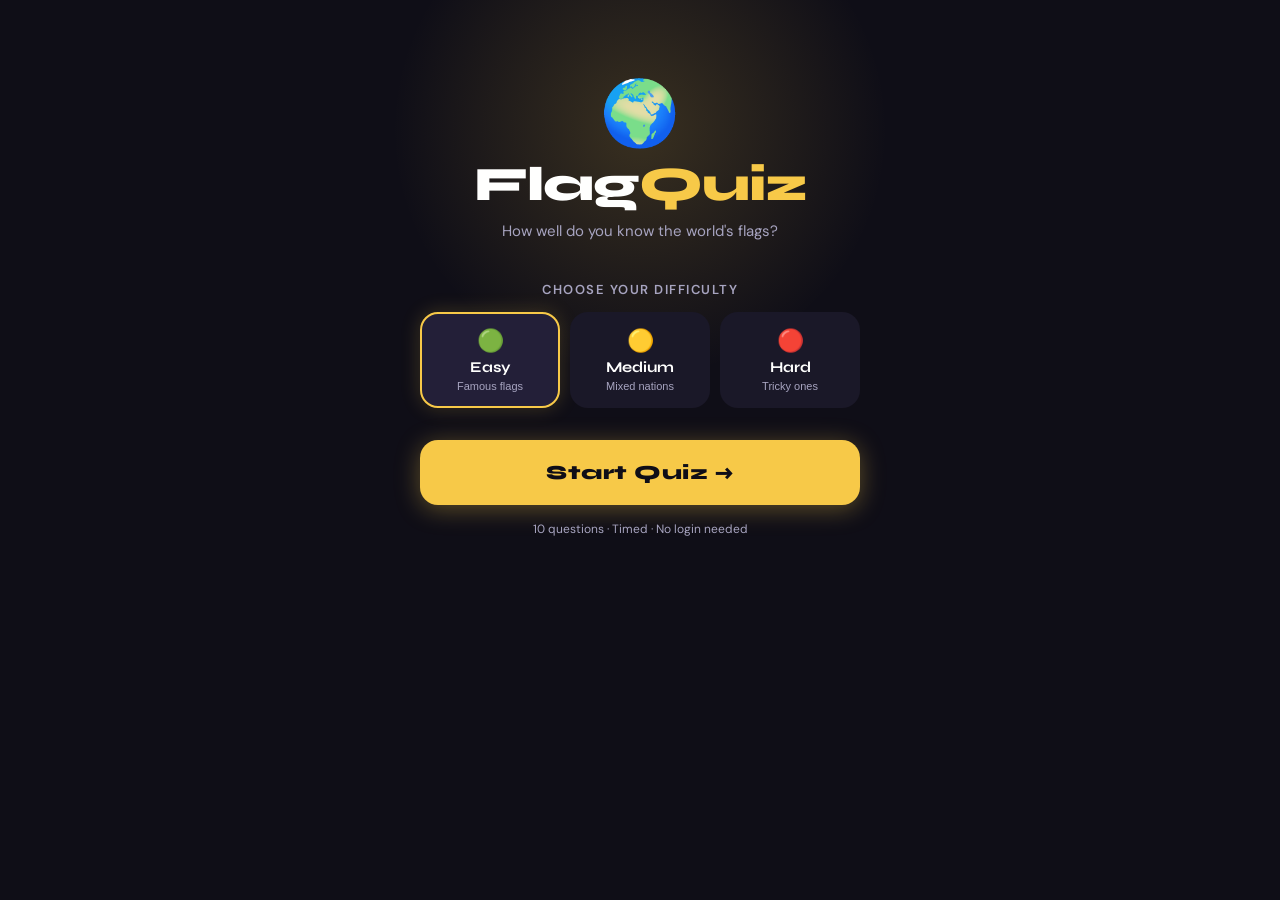
==== index.html @ e73caeb0 "Create index.html" ====
<!DOCTYPE html>
<html lang="en">
<head>
  <meta charset="UTF-8" />
  <meta name="viewport" content="width=device-width, initial-scale=1.0" />
  <title>Flag Quiz 🌍</title>
  <link rel="stylesheet" href="style.css" />
  <link rel="preconnect" href="https://fonts.googleapis.com">
  <link href="https://fonts.googleapis.com/css2?family=Syne:wght@700;800&family=DM+Sans:wght@400;500;600&display=swap" rel="stylesheet">
</head>
<body>

  <!-- START SCREEN -->
  <div id="start-screen" class="screen active">
    <div class="start-bg-blob"></div>
    <div class="start-content">
      <div class="logo-wrap">
        <span class="logo-icon">🌍</span>
        <h1 class="logo-title">Flag<span>Quiz</span></h1>
      </div>
      <p class="tagline">How well do you know the world's flags?</p>

      <div class="difficulty-section">
        <p class="section-label">Choose your difficulty</p>
        <div class="difficulty-btns">
          <button class="diff-btn active" data-diff="easy">
            <span class="diff-emoji">🟢</span>
            <span class="diff-name">Easy</span>
            <span class="diff-sub">Famous flags</span>
          </button>
          <button class="diff-btn" data-diff="medium">
            <span class="diff-emoji">🟡</span>
            <span class="diff-name">Medium</span>
            <span class="diff-sub">Mixed nations</span>
          </button>
          <button class="diff-btn" data-diff="hard">
            <span class="diff-emoji">🔴</span>
            <span class="diff-name">Hard</span>
            <span class="diff-sub">Tricky ones</span>
          </button>
        </div>
      </div>

      <button class="start-btn" id="start-btn">
        Start Quiz <span>→</span>
      </button>

      <p class="sub-note">10 questions · Timed · No login needed</p>
    </div>
  </div>

  <!-- QUIZ SCREEN -->
  <div id="quiz-screen" class="screen">
    <div class="quiz-header">
      <div class="hud-item">
        <span class="hud-label">Score</span>
        <span class="hud-value" id="score-display">0</span>
      </div>
      <div class="progress-center">
        <div class="progress-text" id="progress-text">1 / 10</div>
        <div class="progress-bar-outer">
          <div class="progress-bar-inner" id="progress-bar"></div>
        </div>
      </div>
      <div class="hud-item">
        <span class="hud-label">Streak</span>
        <span class="hud-value" id="streak-display">🔥 0</span>
      </div>
    </div>

    <div class="timer-ring-wrap">
      <svg class="timer-ring" viewBox="0 0 80 80">
        <circle class="ring-bg" cx="40" cy="40" r="34"/>
        <circle class="ring-fill" id="timer-ring" cx="40" cy="40" r="34"/>
      </svg>
      <span class="timer-text" id="timer-text">10</span>
    </div>

    <div class="flag-card" id="flag-card">
      <img id="flag-img" src="" alt="Country Flag" />
    </div>

    <p class="question-text">Which country does this flag belong to?</p>

    <div class="answers-grid" id="answers-grid">
      <!-- buttons injected by JS -->
    </div>
  </div>

  <!-- RESULT SCREEN -->
  <div id="result-screen" class="screen">
    <div class="result-content">
      <div class="result-emoji" id="result-emoji">🏆</div>
      <h2 class="result-title" id="result-title">Flag Expert!</h2>
      <div class="result-score-box">
        <span class="result-score-num" id="result-score">0</span>
        <span class="result-score-denom">/ 10</span>
      </div>
      <p class="result-msg" id="result-msg">You're a geography genius!</p>

      <div class="result-stats">
        <div class="stat-chip">
          <span class="stat-label">Best streak</span>
          <span class="stat-val" id="best-streak-display">0 🔥</span>
        </div>
        <div class="stat-chip">
          <span class="stat-label">Difficulty</span>
          <span class="stat-val" id="diff-display">Easy</span>
        </div>
      </div>

      <button class="share-btn" id="share-btn">📤 Share Score</button>
      <button class="play-again-btn" id="play-again-btn">🔄 Play Again</button>
    </div>
  </div>

  <!-- TOAST -->
  <div class="toast" id="toast"></div>

  <script src="script.js"></script>
</body>
</html>
---- style.css ----
/* ===== RESET & BASE ===== */
*, *::before, *::after { box-sizing: border-box; margin: 0; padding: 0; }

:root {
  --bg: #0f0e17;
  --surface: #1a1828;
  --surface2: #231f38;
  --accent: #f7c948;
  --accent2: #ff6b6b;
  --green: #2ecc71;
  --red: #e74c3c;
  --text: #fffffe;
  --muted: #a7a4c0;
  --radius: 18px;
  --shadow: 0 8px 32px rgba(0,0,0,0.4);
  --font-display: 'Syne', sans-serif;
  --font-body: 'DM Sans', sans-serif;
}

html { scroll-behavior: smooth; }

body {
  font-family: var(--font-body);
  background: var(--bg);
  color: var(--text);
  min-height: 100vh;
  overflow-x: hidden;
  display: flex;
  align-items: center;
  justify-content: center;
}

/* ===== SCREENS ===== */
.screen {
  display: none;
  width: 100%;
  max-width: 480px;
  min-height: 100vh;
  padding: 24px 20px 40px;
  flex-direction: column;
  align-items: center;
  position: relative;
}
.screen.active { display: flex; }

/* ===== START SCREEN ===== */
.start-bg-blob {
  position: absolute;
  top: -120px;
  left: 50%;
  transform: translateX(-50%);
  width: 500px;
  height: 500px;
  background: radial-gradient(ellipse at center, rgba(247,201,72,0.18) 0%, transparent 70%);
  pointer-events: none;
  z-index: 0;
}

.start-content {
  position: relative;
  z-index: 1;
  display: flex;
  flex-direction: column;
  align-items: center;
  width: 100%;
  gap: 0;
  padding-top: 48px;
}

.logo-wrap {
  display: flex;
  flex-direction: column;
  align-items: center;
  gap: 6px;
  animation: fadeUp 0.6s ease both;
}

.logo-icon {
  font-size: 64px;
  display: block;
  animation: bounce 1.8s ease-in-out infinite;
}

@keyframes bounce {
  0%, 100% { transform: translateY(0); }
  50% { transform: translateY(-8px); }
}

.logo-title {
  font-family: var(--font-display);
  font-size: 48px;
  font-weight: 800;
  color: var(--text);
  letter-spacing: -1px;
  line-height: 1;
}
.logo-title span { color: var(--accent); }

.tagline {
  margin-top: 12px;
  color: var(--muted);
  font-size: 15px;
  text-align: center;
  animation: fadeUp 0.6s 0.1s ease both;
}

/* DIFFICULTY */
.difficulty-section {
  width: 100%;
  margin-top: 40px;
  animation: fadeUp 0.6s 0.2s ease both;
}

.section-label {
  font-size: 13px;
  font-weight: 600;
  text-transform: uppercase;
  letter-spacing: 1.5px;
  color: var(--muted);
  text-align: center;
  margin-bottom: 14px;
}

.difficulty-btns {
  display: flex;
  gap: 10px;
  width: 100%;
}

.diff-btn {
  flex: 1;
  background: var(--surface);
  border: 2px solid transparent;
  border-radius: var(--radius);
  padding: 14px 8px;
  display: flex;
  flex-direction: column;
  align-items: center;
  gap: 4px;
  cursor: pointer;
  transition: all 0.2s ease;
  color: var(--text);
}

.diff-btn:hover { background: var(--surface2); border-color: rgba(247,201,72,0.3); }

.diff-btn.active {
  background: var(--surface2);
  border-color: var(--accent);
  box-shadow: 0 0 20px rgba(247,201,72,0.2);
}

.diff-emoji { font-size: 22px; }
.diff-name { font-family: var(--font-display); font-size: 15px; font-weight: 700; }
.diff-sub { font-size: 11px; color: var(--muted); }

/* START BUTTON */
.start-btn {
  margin-top: 32px;
  width: 100%;
  background: var(--accent);
  color: #0f0e17;
  border: none;
  border-radius: var(--radius);
  padding: 20px;
  font-family: var(--font-display);
  font-size: 20px;
  font-weight: 800;
  cursor: pointer;
  transition: all 0.2s ease;
  box-shadow: 0 4px 24px rgba(247,201,72,0.35);
  animation: fadeUp 0.6s 0.3s ease both;
  letter-spacing: 0.5px;
}

.start-btn:hover {
  transform: translateY(-2px);
  box-shadow: 0 8px 32px rgba(247,201,72,0.5);
}

.start-btn:active { transform: scale(0.98); }

.sub-note {
  margin-top: 16px;
  font-size: 12px;
  color: var(--muted);
  animation: fadeUp 0.6s 0.4s ease both;
}

/* ===== QUIZ SCREEN ===== */
#quiz-screen { justify-content: flex-start; gap: 0; }

.quiz-header {
  width: 100%;
  display: flex;
  align-items: center;
  justify-content: space-between;
  padding-top: 16px;
  margin-bottom: 16px;
}

.hud-item {
  display: flex;
  flex-direction: column;
  align-items: center;
  gap: 2px;
  min-width: 60px;
}

.hud-label {
  font-size: 10px;
  text-transform: uppercase;
  letter-spacing: 1.5px;
  color: var(--muted);
  font-weight: 600;
}

.hud-value {
  font-family: var(--font-display);
  font-size: 22px;
  font-weight: 800;
  color: var(--accent);
}

.progress-center {
  flex: 1;
  display: flex;
  flex-direction: column;
  align-items: center;
  gap: 6px;
  padding: 0 12px;
}

.progress-text {
  font-size: 12px;
  color: var(--muted);
  font-weight: 600;
}

.progress-bar-outer {
  width: 100%;
  height: 6px;
  background: var(--surface2);
  border-radius: 99px;
  overflow: hidden;
}

.progress-bar-inner {
  height: 100%;
  width: 10%;
  background: linear-gradient(90deg, var(--accent), #ffb347);
  border-radius: 99px;
  transition: width 0.5s cubic-bezier(0.4, 0, 0.2, 1);
}

/* TIMER */
.timer-ring-wrap {
  position: relative;
  width: 80px;
  height: 80px;
  margin: 0 auto 20px;
}

.timer-ring {
  width: 80px;
  height: 80px;
  transform: rotate(-90deg);
}

.ring-bg {
  fill: none;
  stroke: var(--surface2);
  stroke-width: 6;
}

.ring-fill {
  fill: none;
  stroke: var(--accent);
  stroke-width: 6;
  stroke-linecap: round;
  stroke-dasharray: 213.6;
  stroke-dashoffset: 0;
  transition: stroke-dashoffset 1s linear, stroke 0.3s;
}

.ring-fill.warning { stroke: #ff9f43; }
.ring-fill.danger { stroke: var(--accent2); }

.timer-text {
  position: absolute;
  inset: 0;
  display: flex;
  align-items: center;
  justify-content: center;
  font-family: var(--font-display);
  font-size: 22px;
  font-weight: 800;
  color: var(--text);
}

/* FLAG CARD */
.flag-card {
  width: 100%;
  background: var(--surface);
  border-radius: var(--radius);
  padding: 20px;
  display: flex;
  align-items: center;
  justify-content: center;
  box-shadow: var(--shadow);
  margin-bottom: 20px;
  min-height: 180px;
  position: relative;
  overflow: hidden;
  transition: transform 0.3s ease, opacity 0.3s ease;
}

.flag-card::before {
  content: '';
  position: absolute;
  inset: 0;
  background: radial-gradient(ellipse at 30% 30%, rgba(247,201,72,0.05) 0%, transparent 70%);
  pointer-events: none;
}

#flag-img {
  max-width: 100%;
  max-height: 160px;
  border-radius: 8px;
  object-fit: contain;
  box-shadow: 0 4px 16px rgba(0,0,0,0.4);
  transition: opacity 0.3s ease;
}

.flag-card.exit {
  transform: translateX(-30px);
  opacity: 0;
}

.flag-card.enter {
  animation: slideIn 0.35s ease forwards;
}

@keyframes slideIn {
  from { transform: translateX(30px); opacity: 0; }
  to { transform: translateX(0); opacity: 1; }
}

.question-text {
  font-size: 15px;
  color: var(--muted);
  text-align: center;
  margin-bottom: 16px;
  font-weight: 500;
}

/* ANSWERS */
.answers-grid {
  display: grid;
  grid-template-columns: 1fr 1fr;
  gap: 10px;
  width: 100%;
}

.answer-btn {
  background: var(--surface);
  border: 2px solid transparent;
  border-radius: var(--radius);
  padding: 16px 10px;
  color: var(--text);
  font-family: var(--font-body);
  font-size: 14px;
  font-weight: 600;
  cursor: pointer;
  transition: all 0.2s ease;
  text-align: center;
  line-height: 1.3;
  min-height: 64px;
  display: flex;
  align-items: center;
  justify-content: center;
}

.answer-btn:hover:not(:disabled) {
  background: var(--surface2);
  border-color: rgba(247,201,72,0.4);
  transform: translateY(-1px);
}

.answer-btn:active:not(:disabled) { transform: scale(0.97); }

.answer-btn.correct {
  background: rgba(46,204,113,0.18);
  border-color: var(--green);
  color: var(--green);
  animation: correctPop 0.35s ease;
}

.answer-btn.wrong {
  background: rgba(231,76,60,0.18);
  border-color: var(--red);
  color: var(--red);
  animation: shake 0.35s ease;
}

.answer-btn.disabled { pointer-events: none; opacity: 0.55; }

@keyframes correctPop {
  0% { transform: scale(1); }
  40% { transform: scale(1.06); }
  100% { transform: scale(1); }
}

@keyframes shake {
  0%, 100% { transform: translateX(0); }
  25% { transform: translateX(-5px); }
  75% { transform: translateX(5px); }
}

/* ===== RESULT SCREEN ===== */
#result-screen { justify-content: center; }

.result-content {
  display: flex;
  flex-direction: column;
  align-items: center;
  gap: 0;
  width: 100%;
  animation: fadeUp 0.5s ease;
}

.result-emoji {
  font-size: 72px;
  animation: resultBounce 0.6s ease;
}

@keyframes resultBounce {
  0% { transform: scale(0.3) rotate(-10deg); opacity: 0; }
  70% { transform: scale(1.15) rotate(3deg); }
  100% { transform: scale(1) rotate(0); opacity: 1; }
}

.result-title {
  font-family: var(--font-display);
  font-size: 36px;
  font-weight: 800;
  margin-top: 16px;
  color: var(--accent);
  text-align: center;
}

.result-score-box {
  display: flex;
  align-items: baseline;
  gap: 4px;
  margin-top: 20px;
}

.result-score-num {
  font-family: var(--font-display);
  font-size: 80px;
  font-weight: 800;
  color: var(--text);
  line-height: 1;
}

.result-score-denom {
  font-family: var(--font-display);
  font-size: 32px;
  color: var(--muted);
}

.result-msg {
  margin-top: 10px;
  color: var(--muted);
  font-size: 15px;
  text-align: center;
}

.result-stats {
  display: flex;
  gap: 12px;
  margin-top: 28px;
  width: 100%;
}

.stat-chip {
  flex: 1;
  background: var(--surface);
  border-radius: 14px;
  padding: 14px;
  display: flex;
  flex-direction: column;
  align-items: center;
  gap: 4px;
}

.stat-label {
  font-size: 11px;
  text-transform: uppercase;
  letter-spacing: 1.2px;
  color: var(--muted);
  font-weight: 600;
}

.stat-val {
  font-family: var(--font-display);
  font-size: 18px;
  font-weight: 800;
  color: var(--text);
}

.share-btn {
  margin-top: 28px;
  width: 100%;
  background: transparent;
  border: 2px solid var(--accent);
  color: var(--accent);
  border-radius: var(--radius);
  padding: 16px;
  font-family: var(--font-display);
  font-size: 17px;
  font-weight: 700;
  cursor: pointer;
  transition: all 0.2s ease;
}

.share-btn:hover {
  background: rgba(247,201,72,0.1);
  transform: translateY(-1px);
}

.play-again-btn {
  margin-top: 12px;
  width: 100%;
  background: var(--accent);
  color: #0f0e17;
  border: none;
  border-radius: var(--radius);
  padding: 18px;
  font-family: var(--font-display);
  font-size: 19px;
  font-weight: 800;
  cursor: pointer;
  transition: all 0.2s ease;
  box-shadow: 0 4px 24px rgba(247,201,72,0.35);
}

.play-again-btn:hover {
  transform: translateY(-2px);
  box-shadow: 0 8px 32px rgba(247,201,72,0.5);
}

/* ===== TOAST ===== */
.toast {
  position: fixed;
  bottom: 32px;
  left: 50%;
  transform: translateX(-50%) translateY(80px);
  background: var(--surface2);
  color: var(--text);
  padding: 12px 24px;
  border-radius: 99px;
  font-size: 14px;
  font-weight: 600;
  opacity: 0;
  pointer-events: none;
  transition: all 0.3s ease;
  z-index: 999;
  white-space: nowrap;
}

.toast.show {
  opacity: 1;
  transform: translateX(-50%) translateY(0);
}

/* ===== ANIMATIONS ===== */
@keyframes fadeUp {
  from { opacity: 0; transform: translateY(18px); }
  to { opacity: 1; transform: translateY(0); }
}

/* ===== RESPONSIVE ===== */
@media (max-width: 380px) {
  .logo-title { font-size: 40px; }
  .logo-icon { font-size: 52px; }
  .answer-btn { font-size: 13px; padding: 13px 8px; }
  .result-score-num { font-size: 64px; }
}
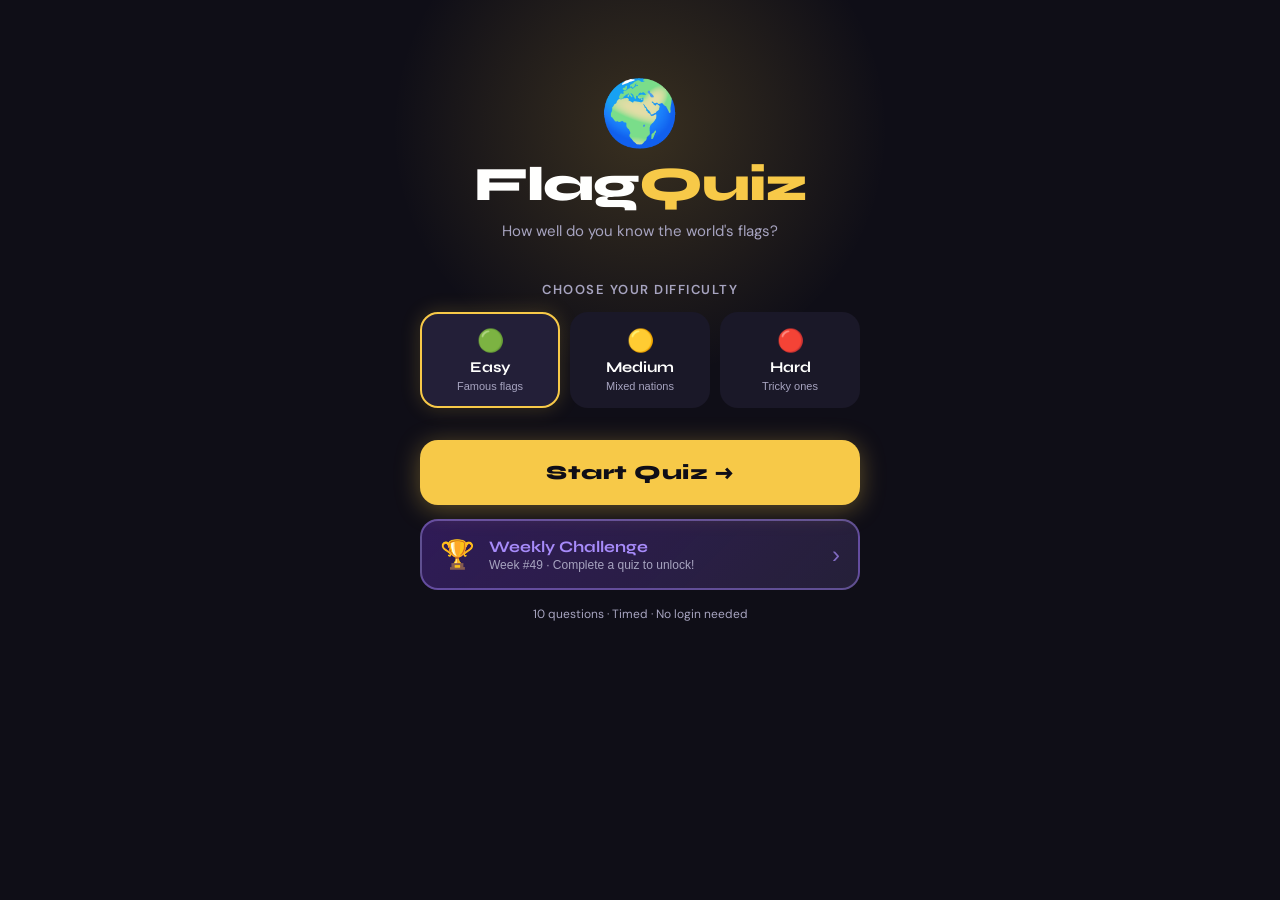
==== commit 2de9dd8a: "Rename title to 'Hal's Flag Quiz' and update comments" ====
--- a/index.html
+++ b/index.html
@@ -3,14 +3,14 @@
 <head>
   <meta charset="UTF-8" />
   <meta name="viewport" content="width=device-width, initial-scale=1.0" />
-  <title>Flag Quiz 🌍</title>
+  <title>Hal's Flag Quiz 🌍</title>
   <link rel="stylesheet" href="style.css" />
   <link rel="preconnect" href="https://fonts.googleapis.com">
   <link href="https://fonts.googleapis.com/css2?family=Syne:wght@700;800&family=DM+Sans:wght@400;500;600&display=swap" rel="stylesheet">
 </head>
 <body>
-
-  <!-- START SCREEN -->
+ 
+  <!-- ========== START SCREEN ========== -->
   <div id="start-screen" class="screen active">
     <div class="start-bg-blob"></div>
     <div class="start-content">
@@ -19,7 +19,7 @@
         <h1 class="logo-title">Flag<span>Quiz</span></h1>
       </div>
       <p class="tagline">How well do you know the world's flags?</p>
-
+ 
       <div class="difficulty-section">
         <p class="section-label">Choose your difficulty</p>
         <div class="difficulty-btns">
@@ -40,16 +40,23 @@
           </button>
         </div>
       </div>
-
-      <button class="start-btn" id="start-btn">
-        Start Quiz <span>→</span>
+ 
+      <button class="start-btn" id="start-btn">Start Quiz <span>→</span></button>
+ 
+      <button class="weekly-teaser-btn" id="weekly-teaser-btn">
+        <span class="weekly-teaser-icon">🏆</span>
+        <div class="weekly-teaser-text">
+          <span class="weekly-teaser-title">Weekly Challenge</span>
+          <span class="weekly-teaser-sub" id="weekly-teaser-sub">Complete a quiz to unlock</span>
+        </div>
+        <span class="weekly-teaser-arrow">›</span>
       </button>
-
+ 
       <p class="sub-note">10 questions · Timed · No login needed</p>
     </div>
   </div>
-
-  <!-- QUIZ SCREEN -->
+ 
+  <!-- ========== QUIZ SCREEN ========== -->
   <div id="quiz-screen" class="screen">
     <div class="quiz-header">
       <div class="hud-item">
@@ -67,7 +74,9 @@
         <span class="hud-value" id="streak-display">🔥 0</span>
       </div>
     </div>
-
+ 
+    <div class="weekly-mode-badge" id="weekly-mode-badge">🏆 Weekly Challenge</div>
+ 
     <div class="timer-ring-wrap">
       <svg class="timer-ring" viewBox="0 0 80 80">
         <circle class="ring-bg" cx="40" cy="40" r="34"/>
@@ -75,19 +84,23 @@
       </svg>
       <span class="timer-text" id="timer-text">10</span>
     </div>
-
+ 
     <div class="flag-card" id="flag-card">
       <img id="flag-img" src="" alt="Country Flag" />
     </div>
-
+ 
     <p class="question-text">Which country does this flag belong to?</p>
-
-    <div class="answers-grid" id="answers-grid">
-      <!-- buttons injected by JS -->
+ 
+    <div class="points-bubble" id="points-bubble"></div>
+    <div class="answers-grid" id="answers-grid"></div>
+ 
+    <div class="weekly-points-hud" id="weekly-points-hud">
+      <span class="wph-label">⚡ Points</span>
+      <span class="wph-value" id="weekly-points-live">0</span>
     </div>
   </div>
-
-  <!-- RESULT SCREEN -->
+ 
+  <!-- ========== REGULAR RESULT SCREEN ========== -->
   <div id="result-screen" class="screen">
     <div class="result-content">
       <div class="result-emoji" id="result-emoji">🏆</div>
@@ -97,7 +110,7 @@
         <span class="result-score-denom">/ 10</span>
       </div>
       <p class="result-msg" id="result-msg">You're a geography genius!</p>
-
+ 
       <div class="result-stats">
         <div class="stat-chip">
           <span class="stat-label">Best streak</span>
@@ -108,15 +121,63 @@
           <span class="stat-val" id="diff-display">Easy</span>
         </div>
       </div>
-
+ 
+      <div class="weekly-unlock-banner" id="weekly-unlock-banner">
+        <div class="wub-glow"></div>
+        <span class="wub-icon">🏆</span>
+        <div class="wub-text">
+          <strong>Weekly Challenge Unlocked!</strong>
+          <span>Same flags for everyone this week. Compete for #1!</span>
+        </div>
+      </div>
+ 
+      <button class="weekly-play-btn" id="weekly-play-btn">⚡ Play Weekly Challenge</button>
       <button class="share-btn" id="share-btn">📤 Share Score</button>
       <button class="play-again-btn" id="play-again-btn">🔄 Play Again</button>
     </div>
   </div>
-
+ 
+  <!-- ========== WEEKLY RESULT SCREEN ========== -->
+  <div id="weekly-result-screen" class="screen">
+    <div class="result-content">
+      <div class="weekly-week-badge" id="weekly-week-badge">Week #1</div>
+      <div class="result-emoji" id="w-result-emoji">🏆</div>
+      <h2 class="result-title" id="w-result-title">Top of the World!</h2>
+ 
+      <div class="weekly-score-breakdown" id="weekly-score-breakdown"></div>
+ 
+      <div class="leaderboard-wrap">
+        <div class="leaderboard-header">
+          <span>🏅 This Week's Leaderboard</span>
+          <span class="lb-reset-note" id="lb-reset-note"></span>
+        </div>
+        <div class="leaderboard-list" id="leaderboard-list"></div>
+      </div>
+ 
+      <div class="weekly-already-played" id="weekly-already-played">
+        <span>✅ You've already submitted this week.<br>New challenge resets Monday!</span>
+      </div>
+ 
+      <button class="share-btn" id="w-share-btn">📤 Share Weekly Score</button>
+      <button class="play-again-btn" id="w-play-again-btn">← Back to Menu</button>
+    </div>
+  </div>
+ 
+  <!-- ========== NAME ENTRY MODAL ========== -->
+  <div class="modal-overlay" id="name-modal">
+    <div class="modal-box">
+      <div class="modal-icon">🏆</div>
+      <h3 class="modal-title">Save your score!</h3>
+      <p class="modal-sub">Enter a name to appear on the leaderboard</p>
+      <input type="text" id="player-name-input" class="name-input" placeholder="Your name..." maxlength="20" autocomplete="off" />
+      <button class="modal-submit-btn" id="modal-submit-btn">Save to Leaderboard →</button>
+      <button class="modal-skip-btn" id="modal-skip-btn">Skip</button>
+    </div>
+  </div>
+ 
   <!-- TOAST -->
   <div class="toast" id="toast"></div>
-
+ 
   <script src="script.js"></script>
 </body>
 </html>
--- a/style.css
+++ b/style.css
@@ -9,6 +9,9 @@
   --accent2: #ff6b6b;
   --green: #2ecc71;
   --red: #e74c3c;
+  --weekly: #a78bfa;
+  --weekly-dark: #7c3aed;
+  --weekly-glow: rgba(167,139,250,0.25);
   --text: #fffffe;
   --muted: #a7a4c0;
   --radius: 18px;
@@ -18,7 +21,6 @@
 }
 
 html { scroll-behavior: smooth; }
-
 body {
   font-family: var(--font-body);
   background: var(--bg);
@@ -36,7 +38,7 @@
   width: 100%;
   max-width: 480px;
   min-height: 100vh;
-  padding: 24px 20px 40px;
+  padding: 24px 20px 48px;
   flex-direction: column;
   align-items: center;
   position: relative;
@@ -46,540 +48,313 @@
 /* ===== START SCREEN ===== */
 .start-bg-blob {
   position: absolute;
-  top: -120px;
-  left: 50%;
+  top: -120px; left: 50%;
   transform: translateX(-50%);
-  width: 500px;
-  height: 500px;
+  width: 500px; height: 500px;
   background: radial-gradient(ellipse at center, rgba(247,201,72,0.18) 0%, transparent 70%);
-  pointer-events: none;
-  z-index: 0;
-}
-
+  pointer-events: none; z-index: 0;
+}
 .start-content {
-  position: relative;
-  z-index: 1;
-  display: flex;
-  flex-direction: column;
-  align-items: center;
-  width: 100%;
-  gap: 0;
-  padding-top: 48px;
-}
-
-.logo-wrap {
-  display: flex;
-  flex-direction: column;
-  align-items: center;
-  gap: 6px;
-  animation: fadeUp 0.6s ease both;
-}
-
-.logo-icon {
-  font-size: 64px;
-  display: block;
-  animation: bounce 1.8s ease-in-out infinite;
-}
-
-@keyframes bounce {
-  0%, 100% { transform: translateY(0); }
-  50% { transform: translateY(-8px); }
-}
-
-.logo-title {
-  font-family: var(--font-display);
-  font-size: 48px;
-  font-weight: 800;
-  color: var(--text);
-  letter-spacing: -1px;
-  line-height: 1;
-}
+  position: relative; z-index: 1;
+  display: flex; flex-direction: column;
+  align-items: center; width: 100%;
+  padding-top: 48px; gap: 0;
+}
+.logo-wrap { display: flex; flex-direction: column; align-items: center; gap: 6px; animation: fadeUp 0.6s ease both; }
+.logo-icon { font-size: 64px; display: block; animation: bounce 1.8s ease-in-out infinite; }
+@keyframes bounce { 0%,100%{transform:translateY(0)} 50%{transform:translateY(-8px)} }
+.logo-title { font-family: var(--font-display); font-size: 48px; font-weight: 800; color: var(--text); letter-spacing: -1px; line-height: 1; }
 .logo-title span { color: var(--accent); }
-
-.tagline {
-  margin-top: 12px;
-  color: var(--muted);
-  font-size: 15px;
-  text-align: center;
-  animation: fadeUp 0.6s 0.1s ease both;
-}
-
-/* DIFFICULTY */
-.difficulty-section {
-  width: 100%;
-  margin-top: 40px;
-  animation: fadeUp 0.6s 0.2s ease both;
-}
-
-.section-label {
-  font-size: 13px;
-  font-weight: 600;
-  text-transform: uppercase;
-  letter-spacing: 1.5px;
-  color: var(--muted);
-  text-align: center;
-  margin-bottom: 14px;
-}
-
-.difficulty-btns {
-  display: flex;
-  gap: 10px;
-  width: 100%;
-}
-
-.diff-btn {
-  flex: 1;
-  background: var(--surface);
-  border: 2px solid transparent;
-  border-radius: var(--radius);
-  padding: 14px 8px;
-  display: flex;
-  flex-direction: column;
-  align-items: center;
-  gap: 4px;
-  cursor: pointer;
-  transition: all 0.2s ease;
-  color: var(--text);
-}
-
+.tagline { margin-top: 12px; color: var(--muted); font-size: 15px; text-align: center; animation: fadeUp 0.6s 0.1s ease both; }
+
+.difficulty-section { width: 100%; margin-top: 40px; animation: fadeUp 0.6s 0.2s ease both; }
+.section-label { font-size: 13px; font-weight: 600; text-transform: uppercase; letter-spacing: 1.5px; color: var(--muted); text-align: center; margin-bottom: 14px; }
+.difficulty-btns { display: flex; gap: 10px; width: 100%; }
+.diff-btn { flex: 1; background: var(--surface); border: 2px solid transparent; border-radius: var(--radius); padding: 14px 8px; display: flex; flex-direction: column; align-items: center; gap: 4px; cursor: pointer; transition: all 0.2s ease; color: var(--text); }
 .diff-btn:hover { background: var(--surface2); border-color: rgba(247,201,72,0.3); }
-
-.diff-btn.active {
-  background: var(--surface2);
-  border-color: var(--accent);
-  box-shadow: 0 0 20px rgba(247,201,72,0.2);
-}
-
+.diff-btn.active { background: var(--surface2); border-color: var(--accent); box-shadow: 0 0 20px rgba(247,201,72,0.2); }
 .diff-emoji { font-size: 22px; }
 .diff-name { font-family: var(--font-display); font-size: 15px; font-weight: 700; }
 .diff-sub { font-size: 11px; color: var(--muted); }
 
-/* START BUTTON */
-.start-btn {
-  margin-top: 32px;
-  width: 100%;
-  background: var(--accent);
-  color: #0f0e17;
-  border: none;
-  border-radius: var(--radius);
-  padding: 20px;
-  font-family: var(--font-display);
-  font-size: 20px;
-  font-weight: 800;
-  cursor: pointer;
-  transition: all 0.2s ease;
-  box-shadow: 0 4px 24px rgba(247,201,72,0.35);
-  animation: fadeUp 0.6s 0.3s ease both;
-  letter-spacing: 0.5px;
-}
-
-.start-btn:hover {
-  transform: translateY(-2px);
-  box-shadow: 0 8px 32px rgba(247,201,72,0.5);
-}
-
+.start-btn { margin-top: 32px; width: 100%; background: var(--accent); color: #0f0e17; border: none; border-radius: var(--radius); padding: 20px; font-family: var(--font-display); font-size: 20px; font-weight: 800; cursor: pointer; transition: all 0.2s ease; box-shadow: 0 4px 24px rgba(247,201,72,0.35); animation: fadeUp 0.6s 0.3s ease both; letter-spacing: 0.5px; }
+.start-btn:hover { transform: translateY(-2px); box-shadow: 0 8px 32px rgba(247,201,72,0.5); }
 .start-btn:active { transform: scale(0.98); }
 
-.sub-note {
-  margin-top: 16px;
-  font-size: 12px;
-  color: var(--muted);
-  animation: fadeUp 0.6s 0.4s ease both;
-}
+/* Weekly teaser button */
+.weekly-teaser-btn {
+  margin-top: 14px; width: 100%;
+  background: linear-gradient(135deg, rgba(124,58,237,0.3), rgba(167,139,250,0.15));
+  border: 2px solid rgba(167,139,250,0.45);
+  border-radius: var(--radius); padding: 16px 18px;
+  display: flex; align-items: center; gap: 14px;
+  cursor: pointer; transition: all 0.2s ease; color: var(--text);
+  animation: fadeUp 0.6s 0.35s ease both;
+  position: relative; overflow: hidden;
+}
+.weekly-teaser-btn::before {
+  content: ''; position: absolute; inset: 0;
+  background: linear-gradient(90deg, transparent, rgba(167,139,250,0.08), transparent);
+  transform: translateX(-100%); transition: transform 0.6s ease;
+}
+.weekly-teaser-btn:hover::before { transform: translateX(100%); }
+.weekly-teaser-btn:hover { border-color: var(--weekly); box-shadow: 0 0 24px var(--weekly-glow); transform: translateY(-1px); }
+.weekly-teaser-icon { font-size: 28px; flex-shrink: 0; }
+.weekly-teaser-text { display: flex; flex-direction: column; align-items: flex-start; flex: 1; gap: 2px; }
+.weekly-teaser-title { font-family: var(--font-display); font-size: 16px; font-weight: 700; color: var(--weekly); }
+.weekly-teaser-sub { font-size: 12px; color: var(--muted); }
+.weekly-teaser-arrow { font-size: 24px; color: var(--weekly); opacity: 0.7; flex-shrink: 0; }
+
+.sub-note { margin-top: 16px; font-size: 12px; color: var(--muted); animation: fadeUp 0.6s 0.4s ease both; }
 
 /* ===== QUIZ SCREEN ===== */
 #quiz-screen { justify-content: flex-start; gap: 0; }
-
-.quiz-header {
-  width: 100%;
-  display: flex;
-  align-items: center;
-  justify-content: space-between;
-  padding-top: 16px;
-  margin-bottom: 16px;
-}
-
-.hud-item {
-  display: flex;
-  flex-direction: column;
-  align-items: center;
-  gap: 2px;
-  min-width: 60px;
-}
-
-.hud-label {
-  font-size: 10px;
-  text-transform: uppercase;
-  letter-spacing: 1.5px;
-  color: var(--muted);
-  font-weight: 600;
-}
-
-.hud-value {
-  font-family: var(--font-display);
-  font-size: 22px;
-  font-weight: 800;
-  color: var(--accent);
-}
-
-.progress-center {
-  flex: 1;
-  display: flex;
-  flex-direction: column;
-  align-items: center;
-  gap: 6px;
-  padding: 0 12px;
-}
-
-.progress-text {
-  font-size: 12px;
-  color: var(--muted);
-  font-weight: 600;
-}
-
-.progress-bar-outer {
-  width: 100%;
-  height: 6px;
-  background: var(--surface2);
-  border-radius: 99px;
-  overflow: hidden;
-}
-
-.progress-bar-inner {
-  height: 100%;
-  width: 10%;
-  background: linear-gradient(90deg, var(--accent), #ffb347);
-  border-radius: 99px;
-  transition: width 0.5s cubic-bezier(0.4, 0, 0.2, 1);
-}
-
-/* TIMER */
-.timer-ring-wrap {
-  position: relative;
-  width: 80px;
-  height: 80px;
-  margin: 0 auto 20px;
-}
-
-.timer-ring {
-  width: 80px;
-  height: 80px;
-  transform: rotate(-90deg);
-}
-
-.ring-bg {
-  fill: none;
-  stroke: var(--surface2);
-  stroke-width: 6;
-}
-
-.ring-fill {
-  fill: none;
-  stroke: var(--accent);
-  stroke-width: 6;
-  stroke-linecap: round;
-  stroke-dasharray: 213.6;
-  stroke-dashoffset: 0;
-  transition: stroke-dashoffset 1s linear, stroke 0.3s;
-}
-
+.quiz-header { width: 100%; display: flex; align-items: center; justify-content: space-between; padding-top: 16px; margin-bottom: 10px; }
+.hud-item { display: flex; flex-direction: column; align-items: center; gap: 2px; min-width: 60px; }
+.hud-label { font-size: 10px; text-transform: uppercase; letter-spacing: 1.5px; color: var(--muted); font-weight: 600; }
+.hud-value { font-family: var(--font-display); font-size: 22px; font-weight: 800; color: var(--accent); }
+.progress-center { flex: 1; display: flex; flex-direction: column; align-items: center; gap: 6px; padding: 0 12px; }
+.progress-text { font-size: 12px; color: var(--muted); font-weight: 600; }
+.progress-bar-outer { width: 100%; height: 6px; background: var(--surface2); border-radius: 99px; overflow: hidden; }
+.progress-bar-inner { height: 100%; width: 10%; background: linear-gradient(90deg, var(--accent), #ffb347); border-radius: 99px; transition: width 0.5s cubic-bezier(0.4,0,0.2,1); }
+
+/* Weekly mode badge */
+.weekly-mode-badge {
+  display: none; /* shown via JS */
+  background: linear-gradient(90deg, var(--weekly-dark), var(--weekly));
+  color: #fff; font-family: var(--font-display); font-size: 13px; font-weight: 700;
+  padding: 6px 16px; border-radius: 99px; margin-bottom: 8px;
+  letter-spacing: 0.5px; box-shadow: 0 2px 12px var(--weekly-glow);
+  animation: fadeUp 0.4s ease;
+}
+
+/* Timer */
+.timer-ring-wrap { position: relative; width: 80px; height: 80px; margin: 0 auto 14px; }
+.timer-ring { width: 80px; height: 80px; transform: rotate(-90deg); }
+.ring-bg { fill: none; stroke: var(--surface2); stroke-width: 6; }
+.ring-fill { fill: none; stroke: var(--accent); stroke-width: 6; stroke-linecap: round; stroke-dasharray: 213.6; stroke-dashoffset: 0; transition: stroke-dashoffset 1s linear, stroke 0.3s; }
 .ring-fill.warning { stroke: #ff9f43; }
 .ring-fill.danger { stroke: var(--accent2); }
-
-.timer-text {
-  position: absolute;
-  inset: 0;
-  display: flex;
-  align-items: center;
-  justify-content: center;
-  font-family: var(--font-display);
-  font-size: 22px;
-  font-weight: 800;
-  color: var(--text);
-}
-
-/* FLAG CARD */
-.flag-card {
-  width: 100%;
-  background: var(--surface);
-  border-radius: var(--radius);
-  padding: 20px;
-  display: flex;
-  align-items: center;
-  justify-content: center;
-  box-shadow: var(--shadow);
-  margin-bottom: 20px;
-  min-height: 180px;
-  position: relative;
-  overflow: hidden;
-  transition: transform 0.3s ease, opacity 0.3s ease;
-}
-
-.flag-card::before {
-  content: '';
-  position: absolute;
-  inset: 0;
-  background: radial-gradient(ellipse at 30% 30%, rgba(247,201,72,0.05) 0%, transparent 70%);
-  pointer-events: none;
-}
-
-#flag-img {
-  max-width: 100%;
-  max-height: 160px;
-  border-radius: 8px;
-  object-fit: contain;
-  box-shadow: 0 4px 16px rgba(0,0,0,0.4);
-  transition: opacity 0.3s ease;
-}
-
-.flag-card.exit {
-  transform: translateX(-30px);
+.timer-text { position: absolute; inset: 0; display: flex; align-items: center; justify-content: center; font-family: var(--font-display); font-size: 22px; font-weight: 800; color: var(--text); }
+
+/* Flag card */
+.flag-card { width: 100%; background: var(--surface); border-radius: var(--radius); padding: 20px; display: flex; align-items: center; justify-content: center; box-shadow: var(--shadow); margin-bottom: 14px; min-height: 170px; position: relative; overflow: hidden; transition: transform 0.3s ease, opacity 0.3s ease; }
+.flag-card::before { content: ''; position: absolute; inset: 0; background: radial-gradient(ellipse at 30% 30%, rgba(247,201,72,0.05) 0%, transparent 70%); pointer-events: none; }
+#flag-img { max-width: 100%; max-height: 150px; border-radius: 8px; object-fit: contain; box-shadow: 0 4px 16px rgba(0,0,0,0.4); transition: opacity 0.3s ease; }
+.flag-card.exit { transform: translateX(-30px); opacity: 0; }
+.flag-card.enter { animation: slideIn 0.35s ease forwards; }
+@keyframes slideIn { from{transform:translateX(30px);opacity:0} to{transform:translateX(0);opacity:1} }
+
+.question-text { font-size: 15px; color: var(--muted); text-align: center; margin-bottom: 10px; font-weight: 500; }
+
+/* Points bubble */
+.points-bubble {
+  height: 28px; display: flex; align-items: center; justify-content: center;
+  font-family: var(--font-display); font-size: 18px; font-weight: 800;
+  margin-bottom: 8px; transition: opacity 0.3s ease;
   opacity: 0;
 }
-
-.flag-card.enter {
-  animation: slideIn 0.35s ease forwards;
-}
-
-@keyframes slideIn {
-  from { transform: translateX(30px); opacity: 0; }
-  to { transform: translateX(0); opacity: 1; }
-}
-
-.question-text {
-  font-size: 15px;
-  color: var(--muted);
-  text-align: center;
-  margin-bottom: 16px;
-  font-weight: 500;
-}
-
-/* ANSWERS */
-.answers-grid {
-  display: grid;
-  grid-template-columns: 1fr 1fr;
-  gap: 10px;
-  width: 100%;
-}
-
-.answer-btn {
-  background: var(--surface);
-  border: 2px solid transparent;
-  border-radius: var(--radius);
-  padding: 16px 10px;
-  color: var(--text);
-  font-family: var(--font-body);
-  font-size: 14px;
-  font-weight: 600;
-  cursor: pointer;
-  transition: all 0.2s ease;
-  text-align: center;
-  line-height: 1.3;
-  min-height: 64px;
-  display: flex;
-  align-items: center;
-  justify-content: center;
-}
-
-.answer-btn:hover:not(:disabled) {
-  background: var(--surface2);
-  border-color: rgba(247,201,72,0.4);
-  transform: translateY(-1px);
-}
-
+.points-bubble.show { animation: bubblePop 0.5s ease forwards; }
+.points-bubble.correct-pts { color: var(--green); }
+.points-bubble.wrong-pts { color: var(--red); }
+@keyframes bubblePop {
+  0%  { opacity:0; transform: translateY(6px) scale(0.8); }
+  40% { opacity:1; transform: translateY(-4px) scale(1.1); }
+  100%{ opacity:0; transform: translateY(-12px) scale(1); }
+}
+
+/* Answers */
+.answers-grid { display: grid; grid-template-columns: 1fr 1fr; gap: 10px; width: 100%; }
+.answer-btn { background: var(--surface); border: 2px solid transparent; border-radius: var(--radius); padding: 16px 10px; color: var(--text); font-family: var(--font-body); font-size: 14px; font-weight: 600; cursor: pointer; transition: all 0.2s ease; text-align: center; line-height: 1.3; min-height: 64px; display: flex; align-items: center; justify-content: center; }
+.answer-btn:hover:not(:disabled) { background: var(--surface2); border-color: rgba(247,201,72,0.4); transform: translateY(-1px); }
 .answer-btn:active:not(:disabled) { transform: scale(0.97); }
-
-.answer-btn.correct {
-  background: rgba(46,204,113,0.18);
-  border-color: var(--green);
-  color: var(--green);
-  animation: correctPop 0.35s ease;
-}
-
-.answer-btn.wrong {
-  background: rgba(231,76,60,0.18);
-  border-color: var(--red);
-  color: var(--red);
-  animation: shake 0.35s ease;
-}
-
+.answer-btn.correct { background: rgba(46,204,113,0.18); border-color: var(--green); color: var(--green); animation: correctPop 0.35s ease; }
+.answer-btn.wrong { background: rgba(231,76,60,0.18); border-color: var(--red); color: var(--red); animation: shake 0.35s ease; }
 .answer-btn.disabled { pointer-events: none; opacity: 0.55; }
-
-@keyframes correctPop {
-  0% { transform: scale(1); }
-  40% { transform: scale(1.06); }
-  100% { transform: scale(1); }
-}
-
-@keyframes shake {
-  0%, 100% { transform: translateX(0); }
-  25% { transform: translateX(-5px); }
-  75% { transform: translateX(5px); }
-}
+@keyframes correctPop { 0%{transform:scale(1)} 40%{transform:scale(1.06)} 100%{transform:scale(1)} }
+@keyframes shake { 0%,100%{transform:translateX(0)} 25%{transform:translateX(-5px)} 75%{transform:translateX(5px)} }
+
+/* Weekly live points HUD */
+.weekly-points-hud {
+  display: none; /* shown via JS in weekly mode */
+  margin-top: 16px; background: linear-gradient(135deg, rgba(124,58,237,0.35), rgba(167,139,250,0.2));
+  border: 1.5px solid rgba(167,139,250,0.4); border-radius: 14px;
+  padding: 12px 28px; text-align: center;
+}
+.wph-label { font-size: 11px; text-transform: uppercase; letter-spacing: 1.5px; color: var(--weekly); font-weight: 600; display: block; }
+.wph-value { font-family: var(--font-display); font-size: 32px; font-weight: 800; color: var(--text); display: block; }
 
 /* ===== RESULT SCREEN ===== */
 #result-screen { justify-content: center; }
-
-.result-content {
-  display: flex;
-  flex-direction: column;
-  align-items: center;
-  gap: 0;
-  width: 100%;
-  animation: fadeUp 0.5s ease;
-}
-
-.result-emoji {
-  font-size: 72px;
-  animation: resultBounce 0.6s ease;
-}
-
-@keyframes resultBounce {
-  0% { transform: scale(0.3) rotate(-10deg); opacity: 0; }
-  70% { transform: scale(1.15) rotate(3deg); }
-  100% { transform: scale(1) rotate(0); opacity: 1; }
-}
-
-.result-title {
-  font-family: var(--font-display);
-  font-size: 36px;
-  font-weight: 800;
-  margin-top: 16px;
-  color: var(--accent);
-  text-align: center;
-}
-
-.result-score-box {
-  display: flex;
-  align-items: baseline;
-  gap: 4px;
-  margin-top: 20px;
-}
-
-.result-score-num {
-  font-family: var(--font-display);
-  font-size: 80px;
-  font-weight: 800;
-  color: var(--text);
-  line-height: 1;
-}
-
-.result-score-denom {
-  font-family: var(--font-display);
-  font-size: 32px;
-  color: var(--muted);
-}
-
-.result-msg {
-  margin-top: 10px;
-  color: var(--muted);
-  font-size: 15px;
-  text-align: center;
-}
-
-.result-stats {
-  display: flex;
-  gap: 12px;
-  margin-top: 28px;
-  width: 100%;
-}
-
-.stat-chip {
-  flex: 1;
-  background: var(--surface);
-  border-radius: 14px;
-  padding: 14px;
-  display: flex;
-  flex-direction: column;
-  align-items: center;
-  gap: 4px;
-}
-
-.stat-label {
-  font-size: 11px;
-  text-transform: uppercase;
-  letter-spacing: 1.2px;
-  color: var(--muted);
-  font-weight: 600;
-}
-
-.stat-val {
-  font-family: var(--font-display);
-  font-size: 18px;
-  font-weight: 800;
-  color: var(--text);
-}
-
-.share-btn {
-  margin-top: 28px;
-  width: 100%;
-  background: transparent;
-  border: 2px solid var(--accent);
-  color: var(--accent);
-  border-radius: var(--radius);
-  padding: 16px;
-  font-family: var(--font-display);
-  font-size: 17px;
-  font-weight: 700;
-  cursor: pointer;
-  transition: all 0.2s ease;
-}
-
-.share-btn:hover {
-  background: rgba(247,201,72,0.1);
-  transform: translateY(-1px);
-}
-
-.play-again-btn {
-  margin-top: 12px;
-  width: 100%;
-  background: var(--accent);
-  color: #0f0e17;
-  border: none;
-  border-radius: var(--radius);
-  padding: 18px;
-  font-family: var(--font-display);
-  font-size: 19px;
-  font-weight: 800;
-  cursor: pointer;
-  transition: all 0.2s ease;
-  box-shadow: 0 4px 24px rgba(247,201,72,0.35);
-}
-
-.play-again-btn:hover {
-  transform: translateY(-2px);
-  box-shadow: 0 8px 32px rgba(247,201,72,0.5);
-}
+.result-content { display: flex; flex-direction: column; align-items: center; width: 100%; animation: fadeUp 0.5s ease; }
+.result-emoji { font-size: 72px; animation: resultBounce 0.6s ease; }
+@keyframes resultBounce { 0%{transform:scale(0.3) rotate(-10deg);opacity:0} 70%{transform:scale(1.15) rotate(3deg)} 100%{transform:scale(1) rotate(0);opacity:1} }
+.result-title { font-family: var(--font-display); font-size: 36px; font-weight: 800; margin-top: 16px; color: var(--accent); text-align: center; }
+.result-score-box { display: flex; align-items: baseline; gap: 4px; margin-top: 20px; }
+.result-score-num { font-family: var(--font-display); font-size: 80px; font-weight: 800; color: var(--text); line-height: 1; }
+.result-score-denom { font-family: var(--font-display); font-size: 32px; color: var(--muted); }
+.result-msg { margin-top: 10px; color: var(--muted); font-size: 15px; text-align: center; }
+.result-stats { display: flex; gap: 12px; margin-top: 28px; width: 100%; }
+.stat-chip { flex: 1; background: var(--surface); border-radius: 14px; padding: 14px; display: flex; flex-direction: column; align-items: center; gap: 4px; }
+.stat-label { font-size: 11px; text-transform: uppercase; letter-spacing: 1.2px; color: var(--muted); font-weight: 600; }
+.stat-val { font-family: var(--font-display); font-size: 18px; font-weight: 800; color: var(--text); }
+
+/* Weekly unlock banner */
+.weekly-unlock-banner {
+  margin-top: 24px; width: 100%;
+  background: linear-gradient(135deg, rgba(124,58,237,0.3), rgba(167,139,250,0.15));
+  border: 2px solid rgba(167,139,250,0.5);
+  border-radius: var(--radius); padding: 16px 18px;
+  display: flex; align-items: center; gap: 14px;
+  position: relative; overflow: hidden;
+}
+.wub-glow {
+  position: absolute; top: -40px; right: -40px;
+  width: 120px; height: 120px;
+  background: radial-gradient(circle, rgba(167,139,250,0.3) 0%, transparent 70%);
+  pointer-events: none;
+}
+.wub-icon { font-size: 30px; flex-shrink: 0; }
+.wub-text { display: flex; flex-direction: column; gap: 3px; }
+.wub-text strong { font-family: var(--font-display); font-size: 15px; color: var(--weekly); }
+.wub-text span { font-size: 12px; color: var(--muted); }
+
+/* Weekly play button */
+.weekly-play-btn {
+  margin-top: 14px; width: 100%;
+  background: linear-gradient(135deg, var(--weekly-dark), var(--weekly));
+  color: #fff; border: none; border-radius: var(--radius);
+  padding: 18px; font-family: var(--font-display); font-size: 18px; font-weight: 800;
+  cursor: pointer; transition: all 0.2s ease;
+  box-shadow: 0 4px 24px var(--weekly-glow);
+  letter-spacing: 0.5px;
+}
+.weekly-play-btn:hover { transform: translateY(-2px); box-shadow: 0 8px 32px rgba(167,139,250,0.4); }
+.weekly-play-btn:active { transform: scale(0.98); }
+
+.share-btn { margin-top: 12px; width: 100%; background: transparent; border: 2px solid var(--accent); color: var(--accent); border-radius: var(--radius); padding: 16px; font-family: var(--font-display); font-size: 17px; font-weight: 700; cursor: pointer; transition: all 0.2s ease; }
+.share-btn:hover { background: rgba(247,201,72,0.1); transform: translateY(-1px); }
+.play-again-btn { margin-top: 12px; width: 100%; background: var(--accent); color: #0f0e17; border: none; border-radius: var(--radius); padding: 18px; font-family: var(--font-display); font-size: 19px; font-weight: 800; cursor: pointer; transition: all 0.2s ease; box-shadow: 0 4px 24px rgba(247,201,72,0.35); }
+.play-again-btn:hover { transform: translateY(-2px); box-shadow: 0 8px 32px rgba(247,201,72,0.5); }
+
+/* ===== WEEKLY RESULT SCREEN ===== */
+#weekly-result-screen { justify-content: flex-start; padding-top: 32px; }
+.weekly-week-badge {
+  background: linear-gradient(90deg, var(--weekly-dark), var(--weekly));
+  color: #fff; font-family: var(--font-display); font-size: 14px; font-weight: 700;
+  padding: 6px 18px; border-radius: 99px; margin-bottom: 16px;
+  box-shadow: 0 2px 12px var(--weekly-glow);
+}
+
+/* Score breakdown */
+.weekly-score-breakdown {
+  width: 100%; background: var(--surface); border-radius: var(--radius);
+  padding: 20px; margin-top: 20px;
+  display: grid; grid-template-columns: 1fr 1fr; gap: 14px;
+}
+.breakdown-item { display: flex; flex-direction: column; align-items: center; gap: 4px; }
+.breakdown-label { font-size: 11px; text-transform: uppercase; letter-spacing: 1.2px; color: var(--muted); font-weight: 600; text-align: center; }
+.breakdown-value { font-family: var(--font-display); font-size: 24px; font-weight: 800; color: var(--text); }
+.breakdown-value.highlight { color: var(--weekly); font-size: 32px; }
+
+/* Per-question table inside breakdown */
+.per-q-table { grid-column: 1 / -1; width: 100%; }
+.per-q-row { display: flex; justify-content: space-between; align-items: center; padding: 8px 4px; border-bottom: 1px solid rgba(255,255,255,0.06); font-size: 13px; }
+.per-q-row:last-child { border-bottom: none; }
+.per-q-flag { font-size: 13px; color: var(--muted); flex: 1; min-width: 0; overflow: hidden; text-overflow: ellipsis; white-space: nowrap; }
+.per-q-result { font-size: 14px; margin: 0 8px; }
+.per-q-pts { font-family: var(--font-display); font-size: 15px; font-weight: 700; color: var(--accent); min-width: 44px; text-align: right; }
+.per-q-pts.zero { color: var(--muted); }
+
+/* Leaderboard */
+.leaderboard-wrap {
+  width: 100%; margin-top: 20px;
+  background: var(--surface); border-radius: var(--radius);
+  overflow: hidden;
+}
+.leaderboard-header {
+  display: flex; justify-content: space-between; align-items: center;
+  padding: 14px 18px;
+  background: linear-gradient(90deg, rgba(124,58,237,0.25), rgba(167,139,250,0.1));
+  border-bottom: 1px solid rgba(167,139,250,0.2);
+  font-family: var(--font-display); font-size: 14px; font-weight: 700;
+}
+.lb-reset-note { font-size: 11px; color: var(--muted); font-family: var(--font-body); font-weight: 400; }
+.leaderboard-list { padding: 8px 0; }
+.lb-row {
+  display: flex; align-items: center; gap: 12px;
+  padding: 10px 18px; transition: background 0.2s;
+}
+.lb-row:hover { background: rgba(255,255,255,0.03); }
+.lb-row.is-you { background: rgba(167,139,250,0.12); border-left: 3px solid var(--weekly); }
+.lb-rank { font-family: var(--font-display); font-size: 18px; font-weight: 800; min-width: 32px; color: var(--muted); }
+.lb-rank.gold { color: #f7c948; }
+.lb-rank.silver { color: #cbd5e1; }
+.lb-rank.bronze { color: #cd7f32; }
+.lb-name { flex: 1; font-size: 14px; font-weight: 600; overflow: hidden; text-overflow: ellipsis; white-space: nowrap; }
+.lb-name .you-tag { font-size: 10px; background: var(--weekly); color: #fff; border-radius: 4px; padding: 1px 5px; margin-left: 6px; font-family: var(--font-display); vertical-align: middle; }
+.lb-pts { font-family: var(--font-display); font-size: 17px; font-weight: 800; color: var(--accent); }
+.lb-empty { padding: 20px; text-align: center; color: var(--muted); font-size: 14px; }
+
+/* Already played notice */
+.weekly-already-played {
+  display: none;
+  width: 100%; margin-top: 16px;
+  background: rgba(46,204,113,0.12); border: 1.5px solid rgba(46,204,113,0.35);
+  border-radius: 14px; padding: 14px 18px;
+  color: var(--green); font-size: 14px; text-align: center; line-height: 1.6;
+}
+
+/* ===== NAME MODAL ===== */
+.modal-overlay {
+  display: none; /* shown via JS */
+  position: fixed; inset: 0; z-index: 100;
+  background: rgba(10,9,20,0.85); backdrop-filter: blur(6px);
+  align-items: center; justify-content: center;
+}
+.modal-overlay.show { display: flex; }
+.modal-box {
+  background: var(--surface2); border: 2px solid rgba(167,139,250,0.4);
+  border-radius: 24px; padding: 36px 28px;
+  width: 100%; max-width: 360px;
+  display: flex; flex-direction: column; align-items: center; gap: 0;
+  animation: modalIn 0.35s cubic-bezier(0.34,1.56,0.64,1);
+  margin: 0 20px;
+}
+@keyframes modalIn { from{transform:scale(0.85);opacity:0} to{transform:scale(1);opacity:1} }
+.modal-icon { font-size: 48px; margin-bottom: 12px; }
+.modal-title { font-family: var(--font-display); font-size: 24px; font-weight: 800; color: var(--weekly); }
+.modal-sub { font-size: 13px; color: var(--muted); margin-top: 6px; text-align: center; }
+.name-input {
+  margin-top: 22px; width: 100%;
+  background: var(--bg); border: 2px solid rgba(167,139,250,0.35);
+  border-radius: 12px; padding: 14px 16px;
+  color: var(--text); font-family: var(--font-body); font-size: 16px;
+  outline: none; transition: border-color 0.2s;
+}
+.name-input:focus { border-color: var(--weekly); }
+.name-input::placeholder { color: var(--muted); }
+.modal-submit-btn {
+  margin-top: 14px; width: 100%;
+  background: linear-gradient(135deg, var(--weekly-dark), var(--weekly));
+  color: #fff; border: none; border-radius: 12px;
+  padding: 16px; font-family: var(--font-display); font-size: 16px; font-weight: 800;
+  cursor: pointer; transition: all 0.2s ease;
+}
+.modal-submit-btn:hover { transform: translateY(-1px); box-shadow: 0 4px 16px var(--weekly-glow); }
+.modal-skip-btn {
+  margin-top: 10px; background: transparent; border: none;
+  color: var(--muted); font-size: 13px; cursor: pointer;
+  text-decoration: underline; padding: 4px;
+}
+.modal-skip-btn:hover { color: var(--text); }
 
 /* ===== TOAST ===== */
-.toast {
-  position: fixed;
-  bottom: 32px;
-  left: 50%;
-  transform: translateX(-50%) translateY(80px);
-  background: var(--surface2);
-  color: var(--text);
-  padding: 12px 24px;
-  border-radius: 99px;
-  font-size: 14px;
-  font-weight: 600;
-  opacity: 0;
-  pointer-events: none;
-  transition: all 0.3s ease;
-  z-index: 999;
-  white-space: nowrap;
-}
-
-.toast.show {
-  opacity: 1;
-  transform: translateX(-50%) translateY(0);
-}
+.toast { position: fixed; bottom: 32px; left: 50%; transform: translateX(-50%) translateY(80px); background: var(--surface2); color: var(--text); padding: 12px 24px; border-radius: 99px; font-size: 14px; font-weight: 600; opacity: 0; pointer-events: none; transition: all 0.3s ease; z-index: 999; white-space: nowrap; }
+.toast.show { opacity: 1; transform: translateX(-50%) translateY(0); }
 
 /* ===== ANIMATIONS ===== */
-@keyframes fadeUp {
-  from { opacity: 0; transform: translateY(18px); }
-  to { opacity: 1; transform: translateY(0); }
-}
+@keyframes fadeUp { from{opacity:0;transform:translateY(18px)} to{opacity:1;transform:translateY(0)} }
 
 /* ===== RESPONSIVE ===== */
 @media (max-width: 380px) {
@@ -587,4 +362,4 @@
   .logo-icon { font-size: 52px; }
   .answer-btn { font-size: 13px; padding: 13px 8px; }
   .result-score-num { font-size: 64px; }
-}
+  .weekly-score-breakdown { grid-template-columns: 1fr 1fr; }
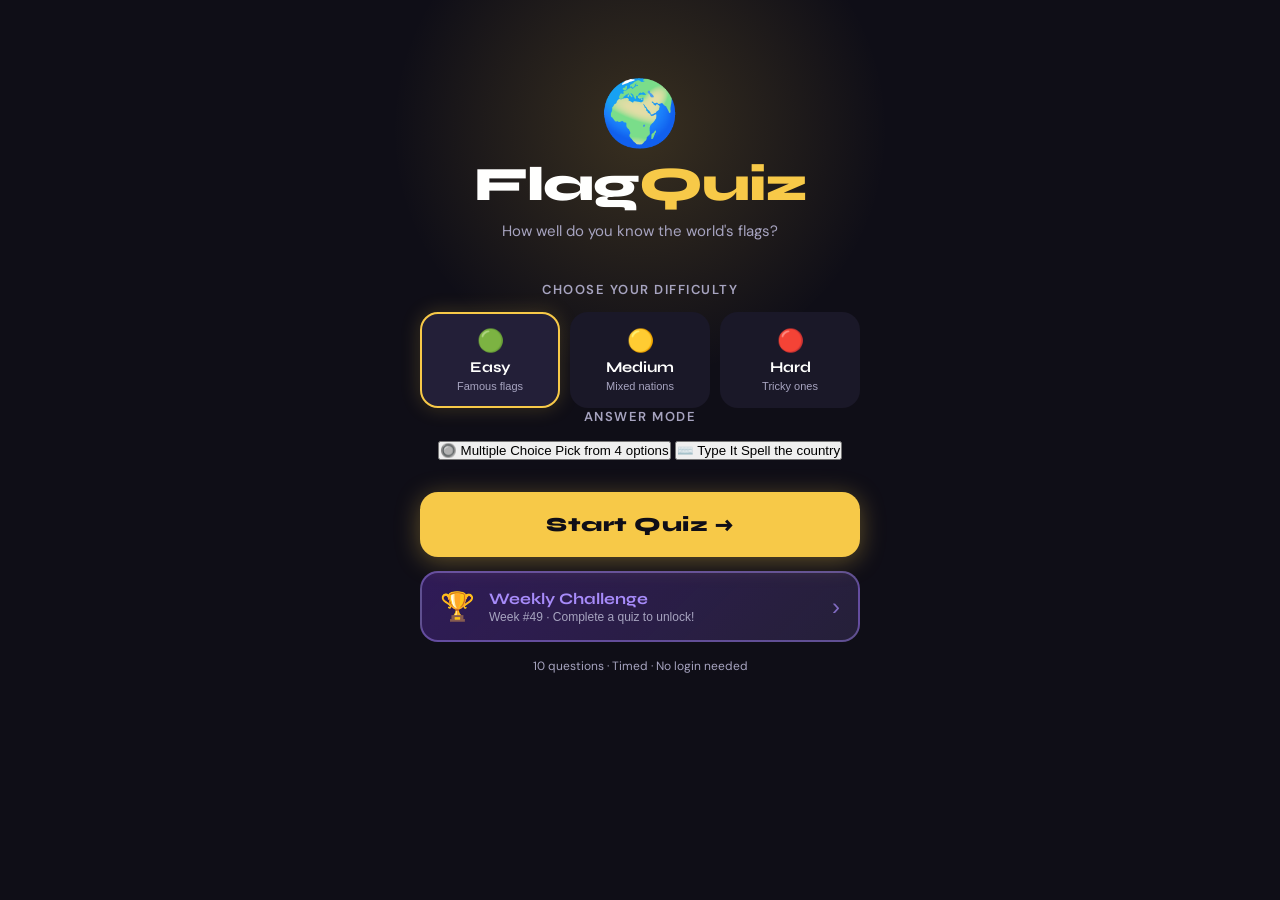
==== commit ff1f5aa9: "Update index.html" ====
--- a/index.html
+++ b/index.html
@@ -3,15 +3,16 @@
 <head>
   <meta charset="UTF-8" />
   <meta name="viewport" content="width=device-width, initial-scale=1.0" />
-  <title>Hal's Flag Quiz 🌍</title>
+  <title>Flag Quiz 🌍</title>
   <link rel="stylesheet" href="style.css" />
   <link rel="preconnect" href="https://fonts.googleapis.com">
   <link href="https://fonts.googleapis.com/css2?family=Syne:wght@700;800&family=DM+Sans:wght@400;500;600&display=swap" rel="stylesheet">
 </head>
 <body>
- 
+
   <!-- ========== START SCREEN ========== -->
   <div id="start-screen" class="screen active">
+    <div class="user-hud" id="user-hud"></div>
     <div class="start-bg-blob"></div>
     <div class="start-content">
       <div class="logo-wrap">
@@ -19,7 +20,7 @@
         <h1 class="logo-title">Flag<span>Quiz</span></h1>
       </div>
       <p class="tagline">How well do you know the world's flags?</p>
- 
+
       <div class="difficulty-section">
         <p class="section-label">Choose your difficulty</p>
         <div class="difficulty-btns">
@@ -40,9 +41,26 @@
           </button>
         </div>
       </div>
- 
+
+      <!-- Answer mode toggle -->
+      <div class="mode-toggle-section">
+        <p class="section-label">Answer mode</p>
+        <div class="mode-toggle-btns">
+          <button class="mode-btn active" data-mode="multiple">
+            <span class="mode-icon">🔘</span>
+            <span class="mode-name">Multiple Choice</span>
+            <span class="mode-sub">Pick from 4 options</span>
+          </button>
+          <button class="mode-btn" data-mode="type">
+            <span class="mode-icon">⌨️</span>
+            <span class="mode-name">Type It</span>
+            <span class="mode-sub">Spell the country</span>
+          </button>
+        </div>
+      </div>
+
       <button class="start-btn" id="start-btn">Start Quiz <span>→</span></button>
- 
+
       <button class="weekly-teaser-btn" id="weekly-teaser-btn">
         <span class="weekly-teaser-icon">🏆</span>
         <div class="weekly-teaser-text">
@@ -51,11 +69,11 @@
         </div>
         <span class="weekly-teaser-arrow">›</span>
       </button>
- 
+
       <p class="sub-note">10 questions · Timed · No login needed</p>
     </div>
   </div>
- 
+
   <!-- ========== QUIZ SCREEN ========== -->
   <div id="quiz-screen" class="screen">
     <div class="quiz-header">
@@ -74,9 +92,9 @@
         <span class="hud-value" id="streak-display">🔥 0</span>
       </div>
     </div>
- 
+
     <div class="weekly-mode-badge" id="weekly-mode-badge">🏆 Weekly Challenge</div>
- 
+
     <div class="timer-ring-wrap">
       <svg class="timer-ring" viewBox="0 0 80 80">
         <circle class="ring-bg" cx="40" cy="40" r="34"/>
@@ -84,22 +102,43 @@
       </svg>
       <span class="timer-text" id="timer-text">10</span>
     </div>
- 
+
     <div class="flag-card" id="flag-card">
       <img id="flag-img" src="" alt="Country Flag" />
     </div>
- 
+
     <p class="question-text">Which country does this flag belong to?</p>
- 
+
     <div class="points-bubble" id="points-bubble"></div>
+
+    <!-- MULTIPLE CHOICE -->
     <div class="answers-grid" id="answers-grid"></div>
- 
+
+    <!-- TYPE MODE -->
+    <div class="type-answer-wrap" id="type-answer-wrap">
+      <div class="type-input-row">
+        <input
+          type="text"
+          id="type-input"
+          class="type-input"
+          placeholder="Type the country name…"
+          autocomplete="off"
+          autocorrect="off"
+          autocapitalize="off"
+          spellcheck="false"
+        />
+        <button class="type-submit-btn" id="type-submit-btn">→</button>
+      </div>
+      <div class="type-hint" id="type-hint"></div>
+      <div class="type-feedback" id="type-feedback"></div>
+    </div>
+
     <div class="weekly-points-hud" id="weekly-points-hud">
       <span class="wph-label">⚡ Points</span>
       <span class="wph-value" id="weekly-points-live">0</span>
     </div>
   </div>
- 
+
   <!-- ========== REGULAR RESULT SCREEN ========== -->
   <div id="result-screen" class="screen">
     <div class="result-content">
@@ -110,7 +149,7 @@
         <span class="result-score-denom">/ 10</span>
       </div>
       <p class="result-msg" id="result-msg">You're a geography genius!</p>
- 
+
       <div class="result-stats">
         <div class="stat-chip">
           <span class="stat-label">Best streak</span>
@@ -120,8 +159,12 @@
           <span class="stat-label">Difficulty</span>
           <span class="stat-val" id="diff-display">Easy</span>
         </div>
-      </div>
- 
+        <div class="stat-chip">
+          <span class="stat-label">Mode</span>
+          <span class="stat-val" id="mode-display">Choice</span>
+        </div>
+      </div>
+
       <div class="weekly-unlock-banner" id="weekly-unlock-banner">
         <div class="wub-glow"></div>
         <span class="wub-icon">🏆</span>
@@ -130,22 +173,22 @@
           <span>Same flags for everyone this week. Compete for #1!</span>
         </div>
       </div>
- 
+
       <button class="weekly-play-btn" id="weekly-play-btn">⚡ Play Weekly Challenge</button>
       <button class="share-btn" id="share-btn">📤 Share Score</button>
       <button class="play-again-btn" id="play-again-btn">🔄 Play Again</button>
     </div>
   </div>
- 
+
   <!-- ========== WEEKLY RESULT SCREEN ========== -->
   <div id="weekly-result-screen" class="screen">
     <div class="result-content">
       <div class="weekly-week-badge" id="weekly-week-badge">Week #1</div>
       <div class="result-emoji" id="w-result-emoji">🏆</div>
       <h2 class="result-title" id="w-result-title">Top of the World!</h2>
- 
+
       <div class="weekly-score-breakdown" id="weekly-score-breakdown"></div>
- 
+
       <div class="leaderboard-wrap">
         <div class="leaderboard-header">
           <span>🏅 This Week's Leaderboard</span>
@@ -153,16 +196,16 @@
         </div>
         <div class="leaderboard-list" id="leaderboard-list"></div>
       </div>
- 
+
       <div class="weekly-already-played" id="weekly-already-played">
         <span>✅ You've already submitted this week.<br>New challenge resets Monday!</span>
       </div>
- 
+
       <button class="share-btn" id="w-share-btn">📤 Share Weekly Score</button>
       <button class="play-again-btn" id="w-play-again-btn">← Back to Menu</button>
     </div>
   </div>
- 
+
   <!-- ========== NAME ENTRY MODAL ========== -->
   <div class="modal-overlay" id="name-modal">
     <div class="modal-box">
@@ -174,10 +217,12 @@
       <button class="modal-skip-btn" id="modal-skip-btn">Skip</button>
     </div>
   </div>
- 
+
   <!-- TOAST -->
   <div class="toast" id="toast"></div>
- 
+
+  <script src="https://cdn.jsdelivr.net/npm/@supabase/supabase-js@2"></script>
+  <script src="supabase-config.js"></script>
   <script src="script.js"></script>
 </body>
 </html>
